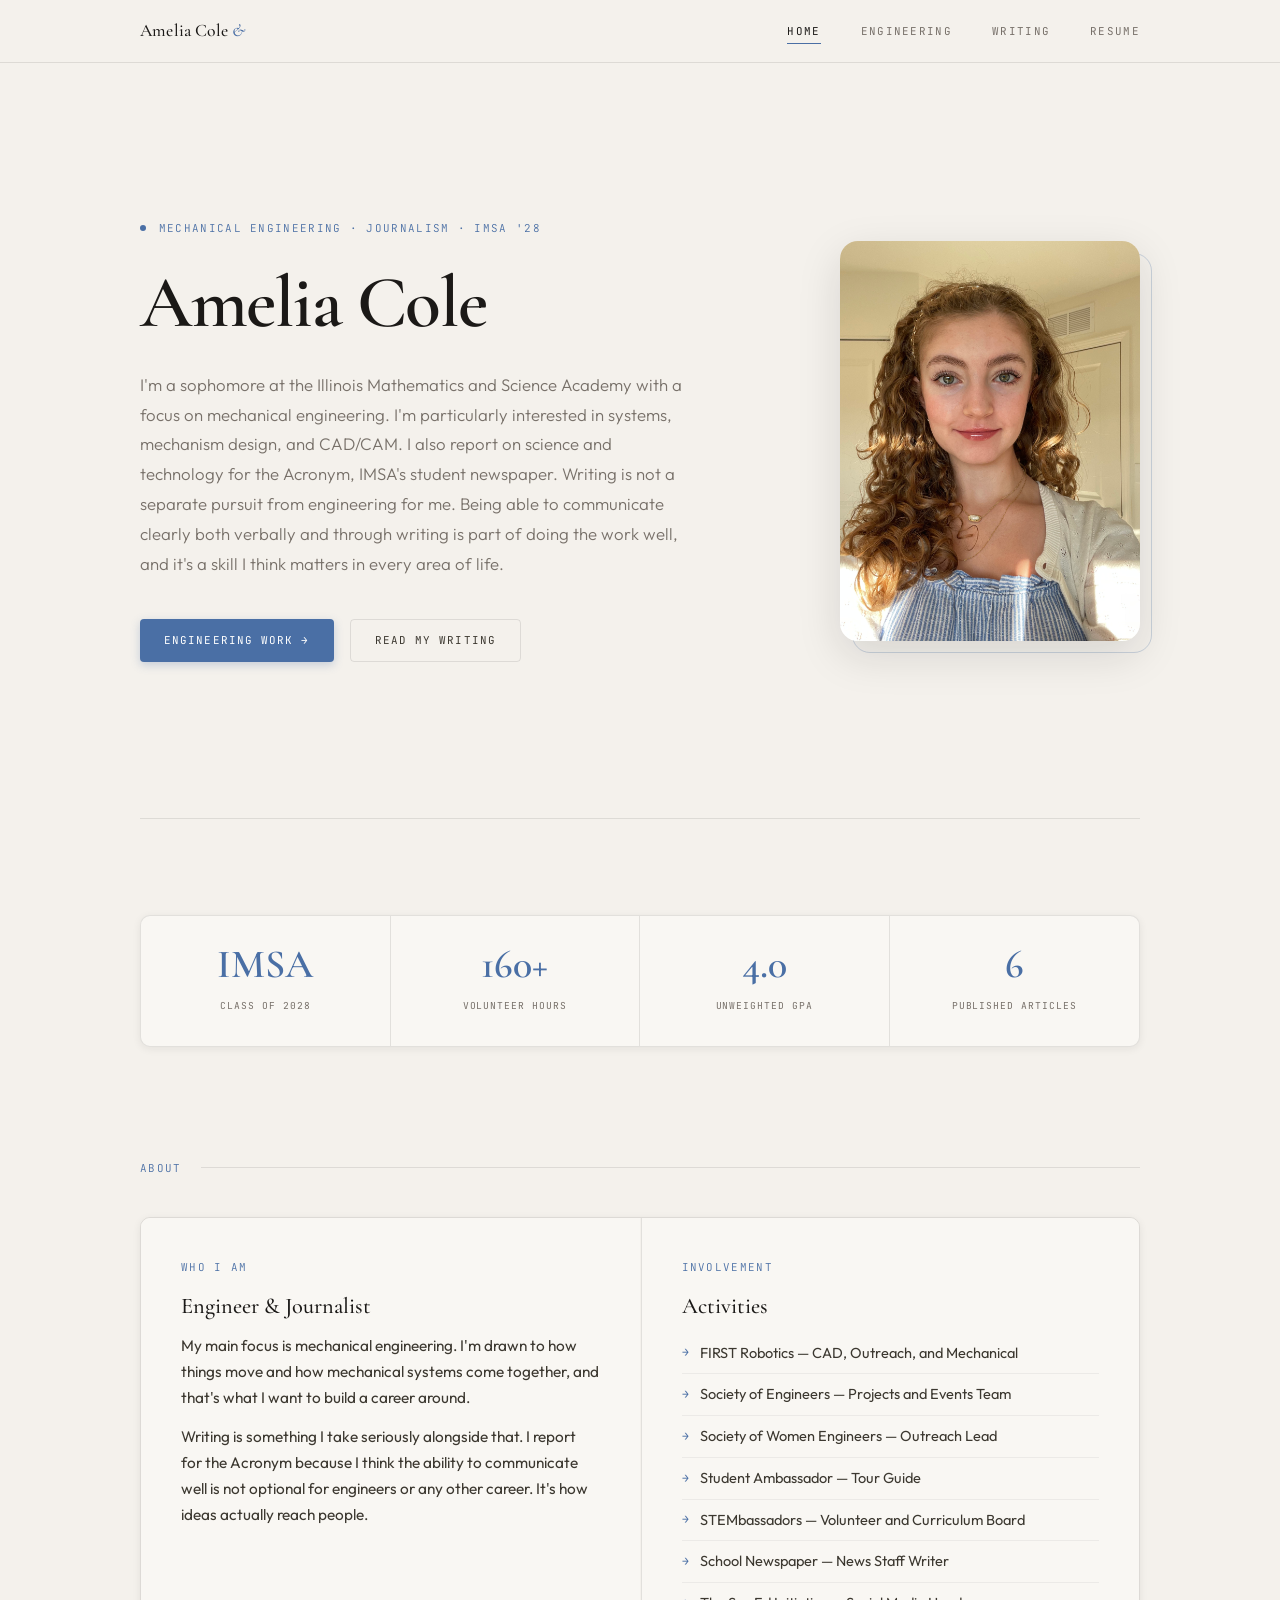
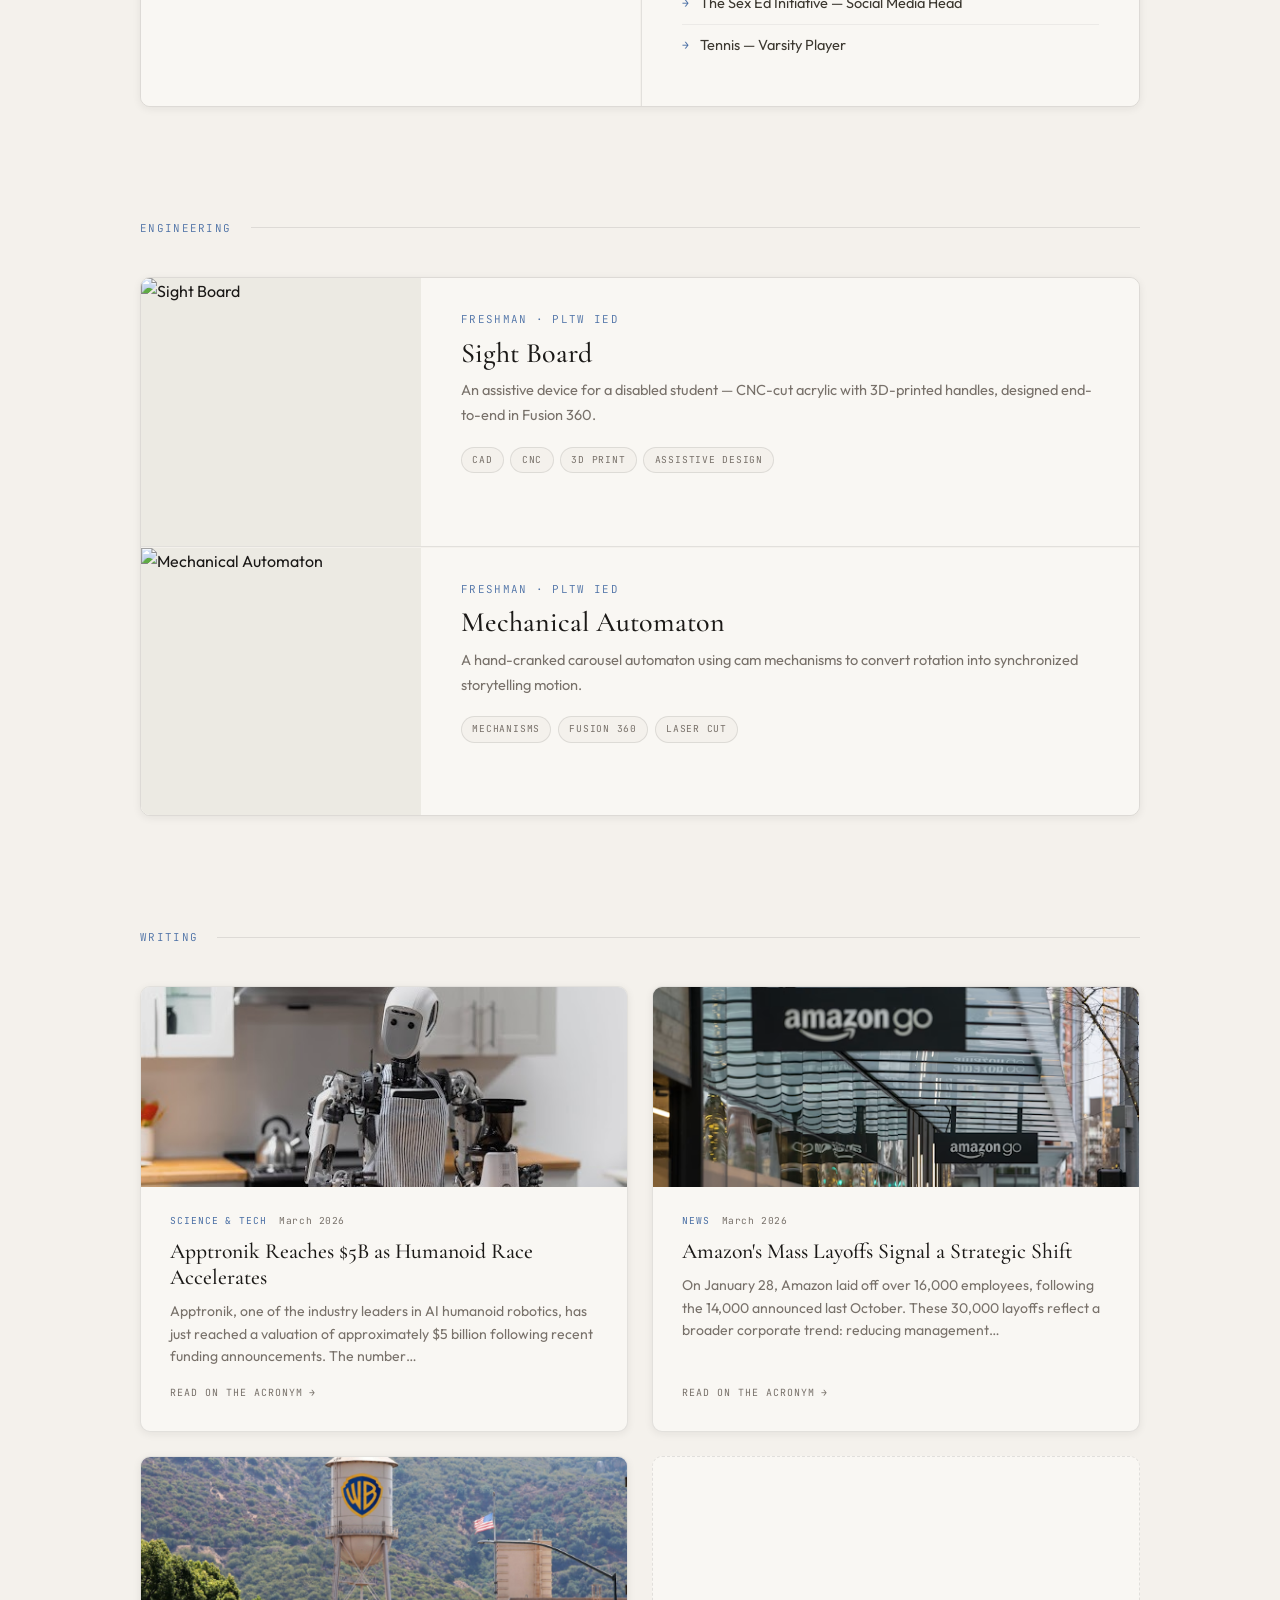
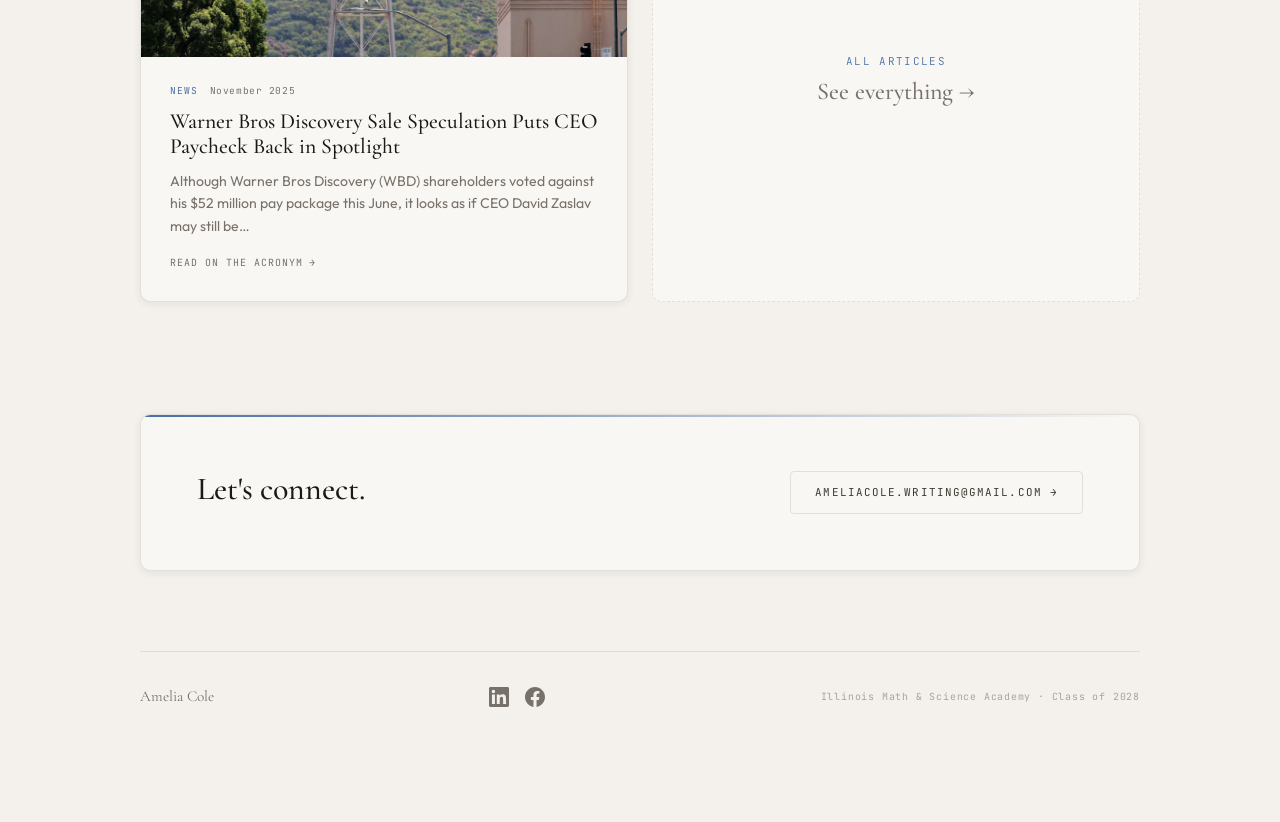
==== index.html @ 40aa1e26 "initial commit" ====
<!DOCTYPE html>
<html lang="en">
<head>
  <meta charset="UTF-8">
  <meta name="viewport" content="width=device-width, initial-scale=1.0">
  <title>Amelia Cole</title>
  <link rel="stylesheet" href="style.css">
  <link rel="icon" type="image/svg+xml" href="favicon.ico">
  <!-- Open Graph / Link Preview -->
  <meta property="og:type" content="website">
  <meta property="og:url" content="https://ameliacole.netlify.app/index.html">
  <meta property="og:title" content="Amelia Cole">
  <meta property="og:description" content="Mechanical Engineer & Journalist · IMSA '28">
  <meta property="og:image" content="https://ameliacole.netlify.app/og-preview.jpeg">
  <meta property="og:image:width" content="1200">
  <meta property="og:image:height" content="630">
  <meta name="twitter:card" content="summary_large_image">
  <meta name="twitter:image" content="https://ameliacole.netlify.app/og-preview.jpeg">
</head>
<body>

  <nav>
    <div class="nav-inner">
      <a href="index.html" class="nav-logo">Amelia Cole <em>&</em></a>
      <button class="nav-hamburger" id="navHamburger" aria-label="Toggle navigation" aria-expanded="false"><span></span><span></span><span></span></button>
      <div class="nav-links">
        <a href="index.html" class="active">Home</a>
        <a href="projects.html">Engineering</a>
        <a href="writing.html">Writing</a>
        <a href="resume.html">Resume</a>
      </div>
    </div>
  </nav>

  <main>

    <!-- Hero -->
    <div class="hero">
      <div class="hero-text">
        <div class="hero-eyebrow fade-up d1">
          <span class="dot"></span>
          <span class="mono">Mechanical Engineering · Journalism · IMSA '28</span>
        </div>
        <h1 class="fade-up d2">Amelia Cole</h1>
        <p class="hero-bio fade-up d3">
          I'm a sophomore at the Illinois Mathematics and Science Academy with a focus on
          mechanical engineering. I'm particularly interested in systems, mechanism design, and CAD/CAM. I also report on science and technology
          for the Acronym, IMSA's student newspaper. Writing is not a separate pursuit from
          engineering for me. Being able to communicate clearly both verbally and through writing is part of doing the work well,
          and it's a skill I think matters in every area of life.
        </p>
        <div class="hero-ctas fade-up d4">
          <a href="projects.html" class="btn btn-slate">Engineering Work →</a>
          <a href="writing.html" class="btn btn-ghost">Read My Writing</a>
        </div>
      </div>
      <div class="hero-photo-wrap fade-up d3">
        <img src="mephoto.jpeg" alt="Amelia Cole" class="profile-photo">
      </div>
    </div>

    <!-- Ribbon -->
    <div class="ribbon fade-up">
      <div class="ribbon-item">
        <span class="ribbon-num">IMSA</span>
        <span class="ribbon-label">Class of 2028</span>
      </div>
      <div class="ribbon-item">
        <span class="ribbon-num">160+</span>
        <span class="ribbon-label">Volunteer Hours</span>
      </div>
      <div class="ribbon-item">
        <span class="ribbon-num">4.0</span>
        <span class="ribbon-label">Unweighted GPA</span>
      </div>
      <div class="ribbon-item">
        <span class="ribbon-num">6</span>
        <span class="ribbon-label">Published Articles</span>
      </div>
    </div>

    <!-- About -->
    <div class="section-label fade-up">
      <span class="mono">About</span>
    </div>

    <div class="about-split fade-up">
      <div class="about-pane">
        <span class="mono">Who I am</span>
        <h3>Engineer & Journalist</h3>
        <p>
          My main focus is mechanical engineering. I'm drawn to how things move and how
          mechanical systems come together, and that's what I want to build a career around.
        </p>
        <p>
          Writing is something I take seriously alongside that. I report for the Acronym
          because I think the ability to communicate well is not optional for engineers or
          any other career. It's how ideas actually reach people.
        </p>
      </div>
      <div class="about-pane">
        <span class="mono">Involvement</span>
        <h3>Activities</h3>
        <ul class="about-list">
          <li>FIRST Robotics — CAD, Outreach, and Mechanical</li>
          <li>Society of Engineers — Projects and Events Team</li>
          <li>Society of Women Engineers — Outreach Lead</li>
          <li>Student Ambassador — Tour Guide</li>
          <li>STEMbassadors — Volunteer and Curriculum Board</li>
          <li>School Newspaper — News Staff Writer</li>
		  <li>The Sex Ed Initiative — Social Media Head</li>
		  <li>Tennis — Varsity Player</li>
        </ul>
      </div>
    </div>

    <!-- Featured Engineering -->
    <div class="section-label fade-up">
      <span class="mono">Engineering</span>
    </div>

    <div class="projects-stack fade-up">
      <a href="projects.html?panel=sightBoardPanel" class="project-row" id="sightBoardHome">
        <div class="project-row-img">
          <img src="Sightboardcoverphoto.jpg" alt="Sight Board">
        </div>
        <div class="project-row-body">
          <span class="mono">Freshman · PLTW IED</span>
          <h3>Sight Board</h3>
          <p>An assistive device for a disabled student — CNC-cut acrylic with 3D-printed handles, designed end-to-end in Fusion 360.</p>
          <div class="project-tags">
            <span class="tag">CAD</span>
            <span class="tag">CNC</span>
            <span class="tag">3D Print</span>
            <span class="tag">Assistive Design</span>
          </div>
          <span class="project-cta">See My Process →</span>
        </div>
      </a>

      <a href="projects.html?panel=automatonPanel" class="project-row" id="automatonHome">
        <div class="project-row-img">
          <img src="AutomatonPrototype2.gif" alt="Mechanical Automaton">
        </div>
        <div class="project-row-body">
          <span class="mono">Freshman · PLTW IED</span>
          <h3>Mechanical Automaton</h3>
          <p>A hand-cranked carousel automaton using cam mechanisms to convert rotation into synchronized storytelling motion.</p>
          <div class="project-tags">
            <span class="tag">Mechanisms</span>
            <span class="tag">Fusion 360</span>
            <span class="tag">Laser Cut</span>
          </div>
          <span class="project-cta">See My Process →</span>
        </div>
      </a>
    </div>

    <!-- Featured Writing -->
    <div class="section-label fade-up">
      <span class="mono">Writing</span>
    </div>

    <div class="writing-grid fade-up">

      <a class="article-card" href="https://sites.imsa.edu/acronym/2026/03/04/apptronik-reaches-5b-as-humanoid-race-accelerates/" data-cat="science" target="_blank" rel="noopener">
        <div class="article-img-wrap">
          <img class="article-img" src="Apptronik5BArticleCover.jpg" alt="Apptronik's Humanoid Robot Working in a Kitchen">
          <!-- If you don't have a photo delete the IMG above and uncomment this snippet:
          <div class="article-img-placeholder"><span>Science &amp; Tech</span></div>
          -->
        </div>
        <div class="article-body">
          <div class="article-meta">
            <span class="article-cat">Science &amp; Tech</span>
            <span class="article-date">March 2026</span>
          </div>
          <h3>Apptronik Reaches $5B as Humanoid Race Accelerates</h3>
          <p class="article-desc">Apptronik, one of the industry leaders in AI humanoid robotics, has just reached a valuation of approximately $5 billion following recent funding announcements. The number…</p>
          <span class="article-read">Read on The Acronym <span class="article-read-arrow">→</span></span>
        </div>
      </a>

      <!-- Article 2 -->
      <a class="article-card" href="https://sites.imsa.edu/acronym/2026/03/04/amazons-mass-layoffs-signal-a-strategic-shift/" data-cat="news" target="_blank" rel="noopener">
        <div class="article-img-wrap">
          <img class="article-img" src="AmazonMassLayoffsArticleCover.png" alt="Amazon Go Storefront">
        </div>
        <div class="article-body">
          <div class="article-meta">
            <span class="article-cat">News</span>
            <span class="article-date">March 2026</span>
          </div>
          <h3>Amazon's Mass Layoffs Signal a Strategic Shift</h3>
          <p class="article-desc">On January 28, Amazon laid off over 16,000 employees, following the 14,000 announced last October. These 30,000 layoffs reflect a broader corporate trend: reducing management…</p>
          <span class="article-read">Read on The Acronym <span class="article-read-arrow">→</span></span>
        </div>
      </a>

      <!-- Article 3 -->
      <a class="article-card" href="https://sites.imsa.edu/acronym/2025/11/14/warner-bros-discovery-sale-speculation-puts-ceo-paycheck-back-in-spotlight/" data-cat="news" target="_blank" rel="noopener">
        <div class="article-img-wrap">
          <img class="article-img" src="WarnerBrosArticleCover.png" alt="The iconic water tower at the Warner Bros. Studio Lot in Burbank, California">
        </div>
        <div class="article-body">
          <div class="article-meta">
            <span class="article-cat">News</span>
            <span class="article-date">November 2025</span>
          </div>
          <h3>Warner Bros Discovery Sale Speculation Puts CEO Paycheck Back in Spotlight</h3>
          <p class="article-desc">Although Warner Bros Discovery (WBD) shareholders voted against his $52 million pay package this June, it looks as if CEO David Zaslav may still be…</p>
          <span class="article-read">Read on The Acronym <span class="article-read-arrow">→</span></span>
        </div>
      </a>

      <!-- See all -->
      <a class="article-card-more" href="writing.html">
        <span class="mono">All Articles</span>
        <h3>See everything →</h3>
      </a>

    </div>

    <!-- Contact -->
    <div class="contact-strip fade-up">
      <div>
        <h3>Let's connect.</h3>
      </div>
      <a href="https://mail.google.com/mail/?view=cm&to=ameliacole.writing@gmail.com"
         target="_blank" class="btn btn-ghost">
        ameliacole.writing@gmail.com →
      </a>
    </div>

        <div class="footer">
      <span class="footer-name">Amelia Cole</span>
      <div class="footer-social">
        <a href="https://www.linkedin.com/in/amelia-cole-imsa-engineering" target="_blank" rel="noopener" aria-label="LinkedIn">
          <svg xmlns="http://www.w3.org/2000/svg" width="20" height="20" viewBox="0 0 24 24" fill="currentColor"><path d="M20.447 20.452h-3.554v-5.569c0-1.328-.027-3.037-1.852-3.037-1.853 0-2.136 1.445-2.136 2.939v5.667H9.351V9h3.414v1.561h.046c.477-.9 1.637-1.85 3.37-1.85 3.601 0 4.267 2.37 4.267 5.455v6.286zM5.337 7.433a2.062 2.062 0 0 1-2.063-2.065 2.064 2.064 0 1 1 2.063 2.065zm1.782 13.019H3.555V9h3.564v11.452zM22.225 0H1.771C.792 0 0 .774 0 1.729v20.542C0 23.227.792 24 1.771 24h20.451C23.2 24 24 23.227 24 22.271V1.729C24 .774 23.2 0 22.222 0h.003z"/></svg>
        </a>
        <a href="https://www.facebook.com/share/173MSqfL4a/?mibextid=wwXIfr" target="_blank" rel="noopener" aria-label="Facebook">
          <svg xmlns="http://www.w3.org/2000/svg" width="20" height="20" viewBox="0 0 24 24" fill="currentColor"><path d="M24 12.073c0-6.627-5.373-12-12-12s-12 5.373-12 12c0 5.99 4.388 10.954 10.125 11.854v-8.385H7.078v-3.47h3.047V9.43c0-3.007 1.792-4.669 4.533-4.669 1.312 0 2.686.235 2.686.235v2.953H15.83c-1.491 0-1.956.925-1.956 1.874v2.25h3.328l-.532 3.47h-2.796v8.385C19.612 23.027 24 18.062 24 12.073z"/></svg>
        </a>
      </div>
      <span class="footer-meta">Illinois Math &amp; Science Academy · Class of 2028</span>
    </div>

  </main>

  <script>
    (function(){
      var btn = document.getElementById("navHamburger");
      var links = document.querySelector(".nav-links");
      if (!btn || !links) return;
      btn.addEventListener("click", function(){
        var open = links.classList.toggle("open");
        btn.classList.toggle("open", open);
        btn.setAttribute("aria-expanded", String(open));
      });
      links.querySelectorAll("a").forEach(function(a){
        a.addEventListener("click", function(){
          links.classList.remove("open");
          btn.classList.remove("open");
          btn.setAttribute("aria-expanded", "false");
        });
      });
    })();
  </script>
</body>
</html>
---- style.css ----
/* ============================================================
   Amelia Cole — Personal Site
   Fonts: Cormorant Garamond (display) + Outfit (body) + JetBrains Mono (labels)
   ============================================================ */

@import url('https://fonts.googleapis.com/css2?family=Cormorant+Garamond:ital,wght@0,300;0,400;0,500;0,600;0,700;1,300;1,400;1,500;1,600&family=Outfit:wght@300;400;500;600&family=JetBrains+Mono:wght@300;400&display=swap');

/*Tokens*/
:root {
  /* Backgrounds*/
  --bg:         #f4f1ec;
  --bg-card:    #f9f7f3;
  --bg-subtle:  #eceae3;
  --bg-dark:    #1e1d28;   /* nav, panels */

  /* Text*/
  --ink:        #1b1917;
  --ink-mid:    #3c3830;
  --ink-soft:   #78716a;

  /* Accent */
  --slate:      #4a6fa5;   /* primary accent */
  --slate-dark: #3a5a8a;   /* hover / pressed */
  --slate-pale: rgba(74,111,165,0.1);   /* tinted bg */
  --slate-border: rgba(74,111,165,0.25);

  /* Borders */
  --border:     rgba(27,25,23,0.1);
  --border-lt:  rgba(27,25,23,0.055);

  /* Type */
  --ff-display: 'Cormorant Garamond', Georgia, serif;
  --ff-body:    'Outfit', system-ui, sans-serif;
  --ff-mono:    'JetBrains Mono', 'Courier New', monospace;

  /* Radii */
  --r-sm: 4px;
  --r-md: 10px;
  --r-lg: 18px;

  /* Motion */
  --ease: cubic-bezier(0.4, 0, 0.2, 1);
  --t:    0.26s;

  --max-w: 1080px;
  --shadow-sm: 0 2px 8px rgba(27,25,23,0.07);
  --shadow-md: 0 6px 22px rgba(27,25,23,0.10);
  --shadow-lg: 0 14px 44px rgba(27,25,23,0.13);
}

/*Reset*/
*, *::before, *::after { box-sizing: border-box; margin: 0; padding: 0; }
html { scroll-behavior: smooth; }
body {
  font-family: var(--ff-body);
  background: var(--bg);
  color: var(--ink);
  line-height: 1.7;
  font-size: 1rem;
  font-weight: 400;
  -webkit-font-smoothing: antialiased;
}
a { text-decoration: none; color: inherit; }

/*  Type scale*/
h1,h2,h3,h4 { font-family: var(--ff-display); line-height: 1.15; color: var(--ink); }
h1 { font-size: clamp(2.8rem, 6vw, 4.6rem); font-weight: 600; }
h2 { font-size: clamp(1.6rem, 3vw, 2.3rem); font-weight: 500; }
h3 { font-size: 1.25rem; font-weight: 500; }
p  { color: var(--ink-mid); max-width: 66ch; }
strong { color: var(--ink); font-weight: 600; }

.mono {
  font-family: var(--ff-mono);
  font-size: 0.68rem;
  letter-spacing: 0.12em;
  text-transform: uppercase;
  color: var(--slate);
  font-weight: 300;
}

/*Navigation*/
nav {
  position: sticky; top: 0; z-index: 50;
  background: rgba(244,241,236,0.94);
  backdrop-filter: blur(14px);
  border-bottom: 1px solid var(--border);
}
.nav-inner {
  max-width: var(--max-w); margin: 0 auto;
  padding: 0 2.5rem; height: 62px;
  display: flex; justify-content: space-between; align-items: center;
}
.nav-logo {
  font-family: var(--ff-display);
  font-size: 1.1rem; font-weight: 500;
  color: var(--ink); letter-spacing: 0.01em;
}
.nav-logo em { font-style: italic; color: var(--slate); }
.nav-links { display: flex; align-items: center; gap: 2.5rem; }
.nav-links a {
  font-family: var(--ff-mono); font-size: 0.68rem;
  letter-spacing: 0.12em; text-transform: uppercase;
  color: var(--ink-soft); position: relative;
  transition: color var(--t) var(--ease);
}
.nav-links a::after {
  content: ''; position: absolute;
  bottom: -4px; left: 0; right: 0; height: 1.5px;
  background: var(--slate);
  transform: scaleX(0);
  transition: transform var(--t) var(--ease);
}
.nav-links a:hover, .nav-links a.active { color: var(--ink); }
.nav-links a:hover::after, .nav-links a.active::after { transform: scaleX(1); }

/*Main layout*/
main { max-width: var(--max-w); margin: 0 auto; padding: 0 2.5rem 7rem; }

.section-label {
  display: flex; align-items: center; gap: 1.2rem;
  margin-bottom: 2.5rem;
}
.section-label .mono { flex-shrink: 0; }
.section-label::after { content: ''; flex: 1; height: 1px; background: var(--border); }

/*Hero*/
.hero {
  display: grid;
  grid-template-columns: 1fr 300px;
  gap: 5rem; align-items: center;
  min-height: 84vh;
  padding: 5rem 0;
  border-bottom: 1px solid var(--border);
  margin-bottom: 6rem;
}
.hero-eyebrow {
  display: flex; align-items: center; gap: 0.8rem; margin-bottom: 1.5rem;
}
.hero-eyebrow .dot {
  width: 6px; height: 6px; border-radius: 50%;
  background: var(--slate);
  animation: pulse 2.4s ease infinite;
}
@keyframes pulse {
  0%,100% { opacity:1; transform:scale(1); }
  50%      { opacity:0.3; transform:scale(0.6); }
}
.hero h1 { margin-bottom: 1.5rem; letter-spacing: -0.02em; }
.hero h1 em { font-style: italic; color: var(--slate); }
.hero-bio {
  font-size: 1.05rem; line-height: 1.78;
  color: var(--ink-soft); margin-bottom: 2.5rem;
  max-width: 50ch; font-weight: 300;
}
.hero-ctas { display: flex; gap: 1rem; flex-wrap: wrap; }

.hero-photo-wrap { position: relative; align-self: center; }
.profile-photo {
  width: 100%; aspect-ratio: 3/4;
  object-fit: cover; object-position: center top;
  border-radius: var(--r-lg); display: block;
  box-shadow: var(--shadow-lg);
}
.hero-photo-wrap::before {
  content: ''; position: absolute;
  inset: 12px -12px -12px 12px;
  border: 1.5px solid var(--slate-border);
  border-radius: var(--r-lg);
  pointer-events: none; z-index: -1;
}

/*Buttons*/
.btn {
  display: inline-flex; align-items: center; gap: 0.5rem;
  padding: 0.72rem 1.5rem; border-radius: var(--r-sm);
  font-family: var(--ff-mono); font-size: 0.68rem;
  letter-spacing: 0.1em; text-transform: uppercase;
  font-weight: 400; cursor: pointer; border: none;
  transition: all var(--t) var(--ease);
}
.btn-slate {
  background: var(--slate); color: #fff;
  box-shadow: 0 3px 10px rgba(74,111,165,0.28);
}
.btn-slate:hover {
  background: var(--slate-dark); transform: translateY(-2px); color: #fff;
  box-shadow: 0 6px 16px rgba(74,111,165,0.32);
}
.btn-ghost {
  background: transparent; color: var(--ink-mid);
  border: 1px solid var(--border);
}
.btn-ghost:hover { border-color: var(--slate); color: var(--slate); transform: translateY(-2px); }

/* legacy alias */
.btn-gold { background: var(--slate); color: #fff; box-shadow: 0 3px 10px rgba(74,111,165,0.28); }
.btn-gold:hover { background: var(--slate-dark); transform: translateY(-2px); color: #fff; }

/*Ribbon stats*/
.ribbon {
  display: grid; grid-template-columns: repeat(4,1fr);
  border: 1px solid var(--border); border-radius: var(--r-md);
  overflow: hidden; margin-bottom: 7rem;
  background: var(--bg-card); box-shadow: var(--shadow-sm);
}
.ribbon-item {
  padding: 1.75rem 1.5rem; border-right: 1px solid var(--border);
  text-align: center; transition: background var(--t);
}
.ribbon-item:last-child { border-right: none; }
.ribbon-item:hover { background: var(--bg-subtle); }
.ribbon-num {
  font-family: var(--ff-display); font-size: 2.5rem; font-weight: 600;
  color: var(--slate); line-height: 1; display: block; margin-bottom: 0.4rem;
}
.ribbon-label {
  font-family: var(--ff-mono); font-size: 0.6rem;
  letter-spacing: 0.1em; text-transform: uppercase; color: var(--ink-soft);
}

/*About split*/
.about-split {
  display: grid; grid-template-columns: 1fr 1fr;
  gap: 1px; border: 1px solid var(--border);
  border-radius: var(--r-md); overflow: hidden;
  margin-bottom: 7rem; box-shadow: var(--shadow-sm);
}
.about-pane { padding: 2.5rem; background: var(--bg-card); transition: background var(--t); }
.about-pane:hover { background: var(--bg-subtle); }
.about-pane + .about-pane { border-left: 1px solid var(--border); }
.about-pane .mono { display: block; margin-bottom: 1rem; }
.about-pane h3 { margin-bottom: 0.9rem; font-size: 1.4rem; }
.about-pane p { font-size: 0.96rem; margin-bottom: 0.8rem; }

.about-list { list-style: none; padding: 0; }
.about-list li {
  display: flex; align-items: flex-start; gap: 0.7rem;
  padding: 0.5rem 0; border-bottom: 1px solid var(--border-lt);
  font-size: 0.91rem; color: var(--ink-mid);
}
.about-list li:last-child { border-bottom: none; }
.about-list li::before {
  content: '→'; color: var(--slate);
  font-family: var(--ff-mono); font-size: 0.72rem;
  flex-shrink: 0; margin-top: 0.15em;
}

/*Project rows*/
.projects-stack {
  display: flex; flex-direction: column; gap: 1px;
  border: 1px solid var(--border); border-radius: var(--r-md);
  overflow: hidden; margin-bottom: 7rem; box-shadow: var(--shadow-sm);
}
.project-row {
  display: grid; grid-template-columns: 280px 1fr;
  background: var(--bg-card);
  border-bottom: 1px solid var(--border);
  cursor: pointer;
  transition: background var(--t) var(--ease);
  /* reset anchor styles when used as <a> */
  color: inherit;
  text-decoration: none;
}
.project-row:last-child { border-bottom: none; }
.project-row:hover { background: var(--slate-pale); }

.project-row-img {
  overflow: hidden; min-height: 210px;
  background: var(--bg-subtle); position: relative;
}
.project-row-img img {
  width: 100%; height: 100%; object-fit: cover; display: block;
  transition: transform 0.5s var(--ease), filter 0.35s;
  filter: saturate(0.88);
}
.project-row:hover .project-row-img img { transform: scale(1.05); filter: saturate(1.05); }

.project-row-body {
  padding: 2rem 2.5rem;
  display: flex; flex-direction: column; justify-content: center;
}
.project-row-body .mono { display: block; margin-bottom: 0.5rem; }
.project-row-body h3 {
  font-family: var(--ff-display); font-size: 1.75rem;
  font-weight: 500; margin-bottom: 0.6rem;
}
.project-row-body p { font-size: 0.91rem; color: var(--ink-soft); margin-bottom: 1.2rem; }

.project-tags { display: flex; flex-wrap: wrap; gap: 0.4rem; margin-bottom: 1.4rem; }
.tag {
  font-family: var(--ff-mono); font-size: 0.6rem;
  letter-spacing: 0.08em; text-transform: uppercase;
  padding: 0.25rem 0.65rem; border: 1px solid var(--border);
  border-radius: 100px; color: var(--ink-soft); background: var(--bg);
}

.project-cta {
  font-family: var(--ff-mono); font-size: 0.65rem;
  letter-spacing: 0.1em; text-transform: uppercase;
  color: var(--slate);
  opacity: 0; transform: translateX(-6px);
  transition: opacity var(--t), transform var(--t);
}
.project-row:hover .project-cta { opacity: 1; transform: translateX(0); }

/*Writing grid with image slots*/
.writing-grid {
  display: grid; grid-template-columns: 1fr 1fr;
  gap: 1.5rem; margin-bottom: 7rem;
}

.article-card {
  background: var(--bg-card);
  border: 1px solid var(--border);
  border-radius: var(--r-md);
  overflow: hidden;
  display: flex; flex-direction: column;
  transition: box-shadow var(--t), transform var(--t), border-color var(--t);
  box-shadow: var(--shadow-sm);
}
.article-card:hover {
  box-shadow: var(--shadow-md);
  transform: translateY(-3px);
  border-color: var(--slate-border);
}

.article-img-wrap {
  overflow: hidden; flex-shrink: 0; position: relative;
  height: 200px; background: var(--bg-subtle);
}
.article-img {
  width: 100%; height: 100%;
  object-fit: cover; display: block;
  transition: transform 0.5s var(--ease), filter 0.35s;
  filter: saturate(0.82);
}
.article-card:hover .article-img { transform: scale(1.04); filter: saturate(1.05); }

/* placeholder when no image */
.article-img-placeholder {
  width: 100%; height: 100%;
  background: linear-gradient(135deg, var(--bg-subtle) 0%, var(--bg) 55%, var(--slate-pale) 100%);
  display: flex; align-items: center; justify-content: center;
}
.article-img-placeholder span {
  font-family: var(--ff-mono); font-size: 0.58rem;
  letter-spacing: 0.14em; text-transform: uppercase;
  color: var(--ink-soft); opacity: 0.5;
}

.article-body {
  padding: 1.6rem 1.8rem 1.8rem;
  display: flex; flex-direction: column; gap: 0.6rem; flex: 1;
}

.article-meta { display: flex; align-items: center; gap: 0.75rem; flex-wrap: wrap; }
.article-cat {
  font-family: var(--ff-mono); font-size: 0.6rem;
  letter-spacing: 0.1em; text-transform: uppercase; color: var(--slate);
}
.article-date {
  font-family: var(--ff-mono); font-size: 0.6rem;
  letter-spacing: 0.06em; color: var(--ink-soft);
}

.article-card h3 {
  font-family: var(--ff-display); font-size: 1.35rem; font-weight: 500;
  color: var(--ink); line-height: 1.2; transition: color var(--t);
}
.article-card:hover h3 { color: var(--slate); }

.article-desc { font-size: 0.88rem; color: var(--ink-soft); line-height: 1.6; max-width: none; }

.article-read {
  font-family: var(--ff-mono); font-size: 0.62rem;
  letter-spacing: 0.1em; text-transform: uppercase;
  color: var(--ink-soft); margin-top: auto; padding-top: 0.5rem;
  display: inline-flex; align-items: center; gap: 0.4rem;
  transition: color var(--t);
}
.article-card:hover .article-read { color: var(--slate); }
.article-read-arrow { transition: transform var(--t); display: inline-block; }
.article-card:hover .article-read-arrow { transform: translateX(4px); }

/* See all card */
.article-card-more {
  background: var(--bg-card);
  border: 1px dashed var(--border);
  border-radius: var(--r-md);
  display: flex; flex-direction: column;
  align-items: center; justify-content: center;
  min-height: 200px; text-align: center; padding: 2rem;
  transition: border-color var(--t), background var(--t);
}
.article-card-more:hover { border-color: var(--slate); background: var(--slate-pale); }
.article-card-more h3 {
  font-size: 1.5rem; color: var(--ink-soft); margin-top: 0.5rem;
  transition: color var(--t);
}
.article-card-more:hover h3 { color: var(--slate); }

/*Page header*/
.page-header {
  padding: 5rem 0 3.5rem;
  border-bottom: 1px solid var(--border); margin-bottom: 4rem;
}
.page-header .mono { display: block; margin-bottom: 0.8rem; }
.page-header h1 { margin-bottom: 0.8rem; }
.page-header p {
  font-size: 1.05rem; font-weight: 300;
  color: var(--ink-soft); margin-bottom: 2rem;
}
.page-header-actions { display: flex; align-items: center; gap: 1.5rem; flex-wrap: wrap; }
.page-header-email {
  font-family: var(--ff-mono); font-size: 0.72rem;
  letter-spacing: 0.05em; color: var(--ink-soft); transition: color var(--t);
}
.page-header-email:hover { color: var(--slate); }

/*Resume blocks*/
.resume-block {
  border: 1px solid var(--border); border-radius: var(--r-md);
  overflow: hidden; margin-bottom: 1.25rem;
  background: var(--bg-card); box-shadow: var(--shadow-sm);
  opacity: 0; transform: translateY(16px);
  transition: opacity 0.5s ease, transform 0.5s ease;
}
.resume-block.animate { opacity: 1; transform: translateY(0); }
.resume-block-head {
  padding: 1.1rem 2rem;
  border-bottom: 1px solid var(--border); background: var(--bg-subtle);
}
.resume-block-body { padding: 1.5rem 2rem 2rem; }
.resume-block-body p,
.resume-block-body li { font-size: 0.92rem; color: var(--ink-mid); line-height: 1.7; }
.resume-block-body ul { list-style: none; padding: 0; }
.resume-block-body ul li {
  display: flex; align-items: flex-start; gap: 0.75rem;
  padding: 0.65rem 0; border-bottom: 1px solid var(--border-lt);
}
.resume-block-body ul li:last-child { border-bottom: none; }
.resume-block-body ul li::before {
  content: '→'; color: var(--slate);
  font-family: var(--ff-mono); font-size: 0.72rem;
  flex-shrink: 0; margin-top: 0.15em;
}

.resume-entry {
  padding: 1rem 0; border-bottom: 1px solid var(--border-lt);
  display: grid; grid-template-columns: 1fr auto;
  gap: 0.4rem 2rem; align-items: start;
}
.resume-entry:last-child { border-bottom: none; }
.resume-entry-title { font-weight: 500; color: var(--ink); font-size: 0.97rem; }
.resume-entry-sub { font-size: 0.84rem; color: var(--ink-soft); margin-top: 0.2rem; }
.resume-entry-date {
  font-family: var(--ff-mono); font-size: 0.62rem;
  letter-spacing: 0.06em; color: var(--ink-soft);
  white-space: nowrap; padding-top: 0.2rem;
}

/*Project panel*/
.panel-overlay {
  position: fixed; inset: 0;
  background: rgba(27,25,23,0.4); backdrop-filter: blur(4px);
  z-index: 199; opacity: 0; pointer-events: none;
  transition: opacity var(--t) var(--ease);
}
.panel-overlay.active { opacity: 1; pointer-events: all; }

.project-panel {
  position: fixed; left: 0; bottom: -100%;
  width: 100%; height: 90vh;
  background: var(--bg-card);
  border-top: 2px solid var(--slate);
  box-shadow: 0 -12px 40px rgba(27,25,23,0.14);
  transition: bottom 0.45s cubic-bezier(0.4,0,0.2,1);
  z-index: 200; overflow-y: auto;
}
.project-panel.open { bottom: 0; }

.panel-content {
  max-width: 760px; margin: 0 auto;
  padding: 4rem 2rem 6rem; position: relative;
}
.panel-content .mono { display: block; margin-bottom: 0.5rem; }
.panel-content h2 { font-size: 2.4rem; margin-bottom: 2rem; }
.panel-content h3 {
  font-family: var(--ff-mono); font-size: 0.65rem;
  letter-spacing: 0.14em; text-transform: uppercase;
  color: var(--slate); font-weight: 300;
  margin-top: 2.5rem; margin-bottom: 0.9rem;
  padding-bottom: 0.6rem; border-bottom: 1px solid var(--border);
}
.panel-content p { font-size: 0.94rem; color: var(--ink-mid); margin-bottom: 0.9rem; }

.close-panel {
  position: sticky; top: 1.5rem; float: right;
  width: 38px; height: 38px; border-radius: 50%;
  background: var(--bg-subtle); border: 1px solid var(--border);
  color: var(--ink-soft); font-size: 1rem;
  cursor: pointer; display: flex; align-items: center; justify-content: center;
  transition: all var(--t); z-index: 201;
}
.close-panel:hover { border-color: var(--slate); color: var(--slate); }

/*Design steps*/
.design-steps { list-style: none; padding: 0; }
.design-step {
  border: 1px solid var(--border); border-radius: var(--r-md);
  margin-bottom: 0.75rem; background: var(--bg); overflow: hidden;
}
.design-step-header {
  padding: 0.95rem 1.3rem;
  font-family: var(--ff-body); font-weight: 400; font-size: 0.92rem;
  color: var(--ink-mid);
  display: flex; justify-content: space-between; align-items: center;
  cursor: pointer; user-select: none;
  transition: background var(--t), color var(--t);
}
.design-step-header:hover { background: var(--slate-pale); color: var(--ink); }
.design-step-header::after {
  content: '+'; font-family: var(--ff-mono); font-size: 1rem;
  color: var(--slate); font-weight: 300;
}
.design-step.open .design-step-header::after { content: '−'; }
.design-step-content {
  display: none; padding: 1.2rem 1.3rem 1.5rem;
  border-top: 1px solid var(--border); background: var(--bg-card);
}
.design-step.open .design-step-content { display: block; }

.design-step-image { display: flex; justify-content: center; margin: 1.5rem 0 2rem; }
.design-step-image figure { margin: 0; text-align: center; }
.design-step-image img {
  width: 520px; max-width: 100%; height: 340px;
  object-fit: cover; object-position: center;
  border-radius: var(--r-lg); border: 1px solid var(--border);
  box-shadow: var(--shadow-md);
}
.design-step-image figcaption {
  margin-top: 0.6rem; font-family: var(--ff-mono);
  font-size: 0.68rem; letter-spacing: 0.04em;
  color: var(--ink-soft); max-width: 520px;
}

/*Table*/
table { width: 100%; border-collapse: collapse; margin: 1rem 0; font-size: 0.87rem; }
th, td { border: 1px solid var(--border); padding: 0.6rem 0.9rem; text-align: left; }
th {
  background: var(--bg-subtle); font-family: var(--ff-mono);
  font-size: 0.62rem; letter-spacing: 0.1em; text-transform: uppercase;
  color: var(--ink-soft); font-weight: 300;
}
td { color: var(--ink-mid); }

/*Contact strip*/
.contact-strip {
  border: 1px solid var(--border); border-radius: var(--r-md);
  padding: 3.5rem; display: flex; align-items: center;
  justify-content: space-between; gap: 2rem; margin-bottom: 5rem;
  background: var(--bg-card); box-shadow: var(--shadow-sm);
  position: relative; overflow: hidden;
}
.contact-strip::before {
  content: ''; position: absolute; top: 0; left: 0; right: 0; height: 2px;
  background: linear-gradient(90deg, var(--slate), transparent);
}
.contact-strip h3 { font-size: 2rem; margin-bottom: 0.4rem; }
.contact-strip p { color: var(--ink-soft); font-size: 0.9rem; max-width: 38ch; }

/*Footer*/
.footer {
  border-top: 1px solid var(--border); padding-top: 2rem;
  display: flex; justify-content: space-between; align-items: center;
  flex-wrap: wrap; gap: 1rem;
}
.footer-name { font-family: var(--ff-display); font-size: 0.95rem; color: var(--ink-soft); }
.footer-meta { font-family: var(--ff-mono); font-size: 0.62rem; letter-spacing: 0.08em; color: var(--ink-soft); opacity: 0.6; }

.footer-social {
  display: flex; align-items: center; gap: 1rem;
}
.footer-social a {
  color: var(--ink-soft);
  display: flex; align-items: center;
  transition: color var(--t) var(--ease), transform var(--t) var(--ease);
}
.footer-social a:hover {
  color: var(--slate);
  transform: translateY(-2px);
}

/*Animations*/
@keyframes fadeUp {
  from { opacity:0; transform:translateY(22px); }
  to   { opacity:1; transform:translateY(0); }
}
.fade-up { opacity:0; animation: fadeUp 0.65s var(--ease) forwards; }
.d1 { animation-delay:0.05s; }
.d2 { animation-delay:0.15s; }
.d3 { animation-delay:0.25s; }
.d4 { animation-delay:0.38s; }
.d5 { animation-delay:0.50s; }


/*Hamburger button*/
.nav-hamburger {
  display: none;
  flex-direction: column; justify-content: center; align-items: center;
  gap: 5px;
  width: 38px; height: 38px;
  background: none; border: none; cursor: pointer;
  padding: 6px; border-radius: var(--r-sm);
  transition: background var(--t);
  -webkit-tap-highlight-color: transparent;
}
.nav-hamburger:hover { background: var(--bg-subtle); }
.nav-hamburger span {
  display: block; width: 20px; height: 1.5px;
  background: var(--ink-mid); border-radius: 2px;
  transition: transform var(--t) var(--ease), opacity var(--t) var(--ease);
  transform-origin: center;
}
.nav-hamburger.open span:nth-child(1) { transform: translateY(6.5px) rotate(45deg); }
.nav-hamburger.open span:nth-child(2) { opacity: 0; transform: scaleX(0); }
.nav-hamburger.open span:nth-child(3) { transform: translateY(-6.5px) rotate(-45deg); }

@media (max-width: 640px) {
  .nav-hamburger { display: flex; }
  .nav-links {
    position: fixed; top: 62px; left: 0; right: 0;
    background: rgba(244,241,236,0.98);
    backdrop-filter: blur(14px);
    -webkit-backdrop-filter: blur(14px);
    border-bottom: 1px solid var(--border);
    flex-direction: column; align-items: flex-start;
    gap: 0; padding: 0;
    max-height: 0; overflow: hidden;
    transition: max-height 0.38s var(--ease), padding 0.3s;
    box-shadow: var(--shadow-md);
    z-index: 49;
  }
  .nav-links.open { max-height: 320px; padding: 0.5rem 0 1rem; }
  .nav-links a {
    width: 100%; padding: 0.85rem 1.5rem;
    border-bottom: 1px solid var(--border-lt);
    font-size: 0.72rem;
  }
  .nav-links a:last-child { border-bottom: none; }
  .nav-links a::after { display: none; }
}
/*Responsiveness*/
@media (max-width: 860px) {
  .hero { grid-template-columns: 1fr; gap: 3rem; min-height: auto; padding: 4rem 0 3rem; }
  .hero-photo-wrap { order: -1; max-width: 220px; margin: 0 auto; }
  .hero h1 { font-size: 3rem; }
  .ribbon { grid-template-columns: 1fr 1fr; }
  .ribbon-item:nth-child(2) { border-right: none; }
  .ribbon-item:nth-child(1),
  .ribbon-item:nth-child(2) { border-bottom: 1px solid var(--border); }
  .about-split { grid-template-columns: 1fr; }
  .about-pane + .about-pane { border-left: none; border-top: 1px solid var(--border); }
  .project-row { grid-template-columns: 1fr; }
  .project-row-img { min-height: 200px; }
  .writing-grid { grid-template-columns: 1fr; }
  .contact-strip { flex-direction: column; text-align: center; padding: 2.5rem 2rem; }
  .contact-strip p { max-width: none; }
  .footer { flex-direction: column; text-align: center; }
}
@media (max-width: 540px) {
  main { padding: 0 1.5rem 5rem; }
  .nav-inner { padding: 0 1.5rem; }
}

/* ── Mobile touch interactions ───────────────────────────────────────────── */
@media (hover: none) and (pointer: coarse) {

  .article-card {
    transition: transform 0.22s var(--ease), box-shadow 0.22s var(--ease);
    -webkit-tap-highlight-color: transparent;
  }
  .article-card:active { transform: scale(0.97); box-shadow: var(--shadow-lg); }
  .article-card .article-img { transition: transform 0.35s var(--ease); }
  .article-card:active .article-img { transform: scale(1.04); }

  .project-row {
    transition: transform 0.2s var(--ease), box-shadow 0.2s var(--ease);
    -webkit-tap-highlight-color: transparent;
  }
  .project-row:active { transform: scale(0.98); box-shadow: var(--shadow-lg); }

  .ribbon-item { -webkit-tap-highlight-color: transparent; cursor: pointer; }
  .ribbon-item:active { background: var(--slate-pale); }

  .btn { -webkit-tap-highlight-color: transparent; }
  .btn:active { transform: scale(0.95) translateY(1px); box-shadow: none; }

  .about-pane { -webkit-tap-highlight-color: transparent; }
  .about-pane:active { background: var(--slate-pale); }
}
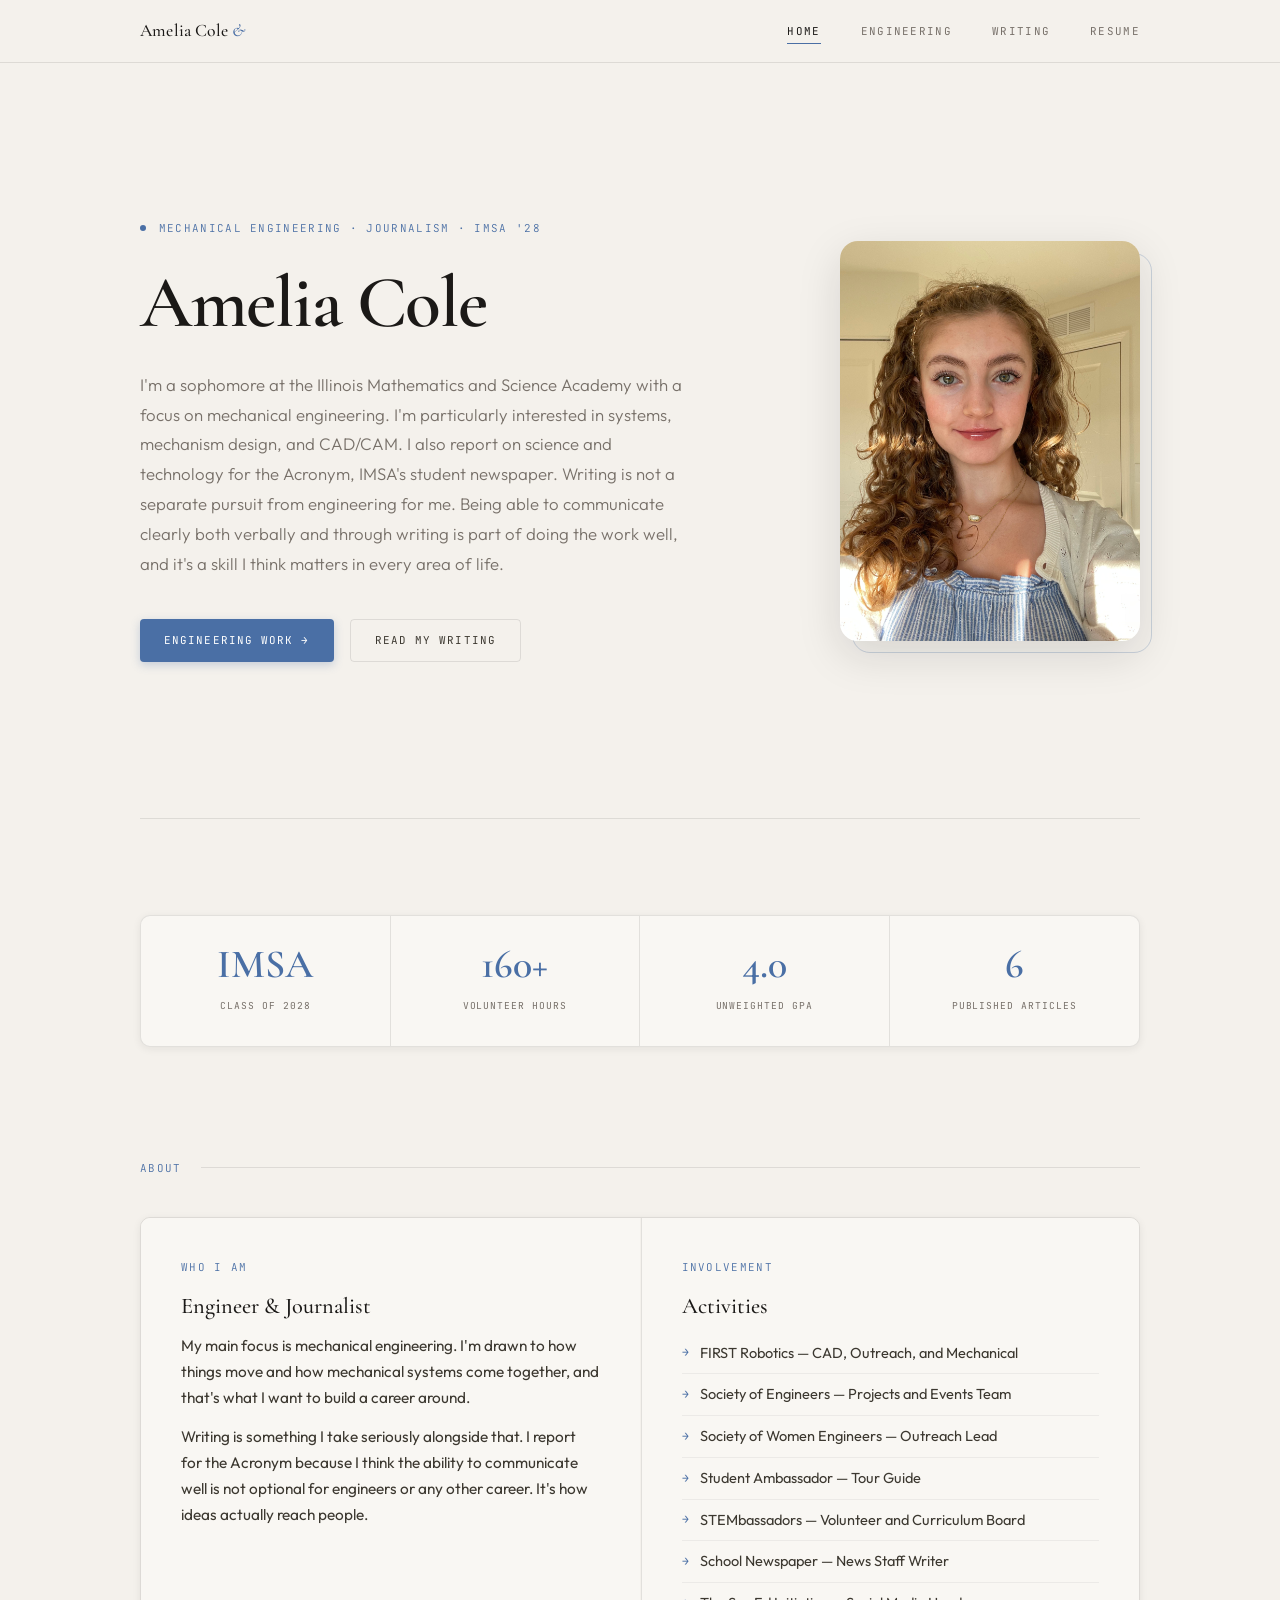
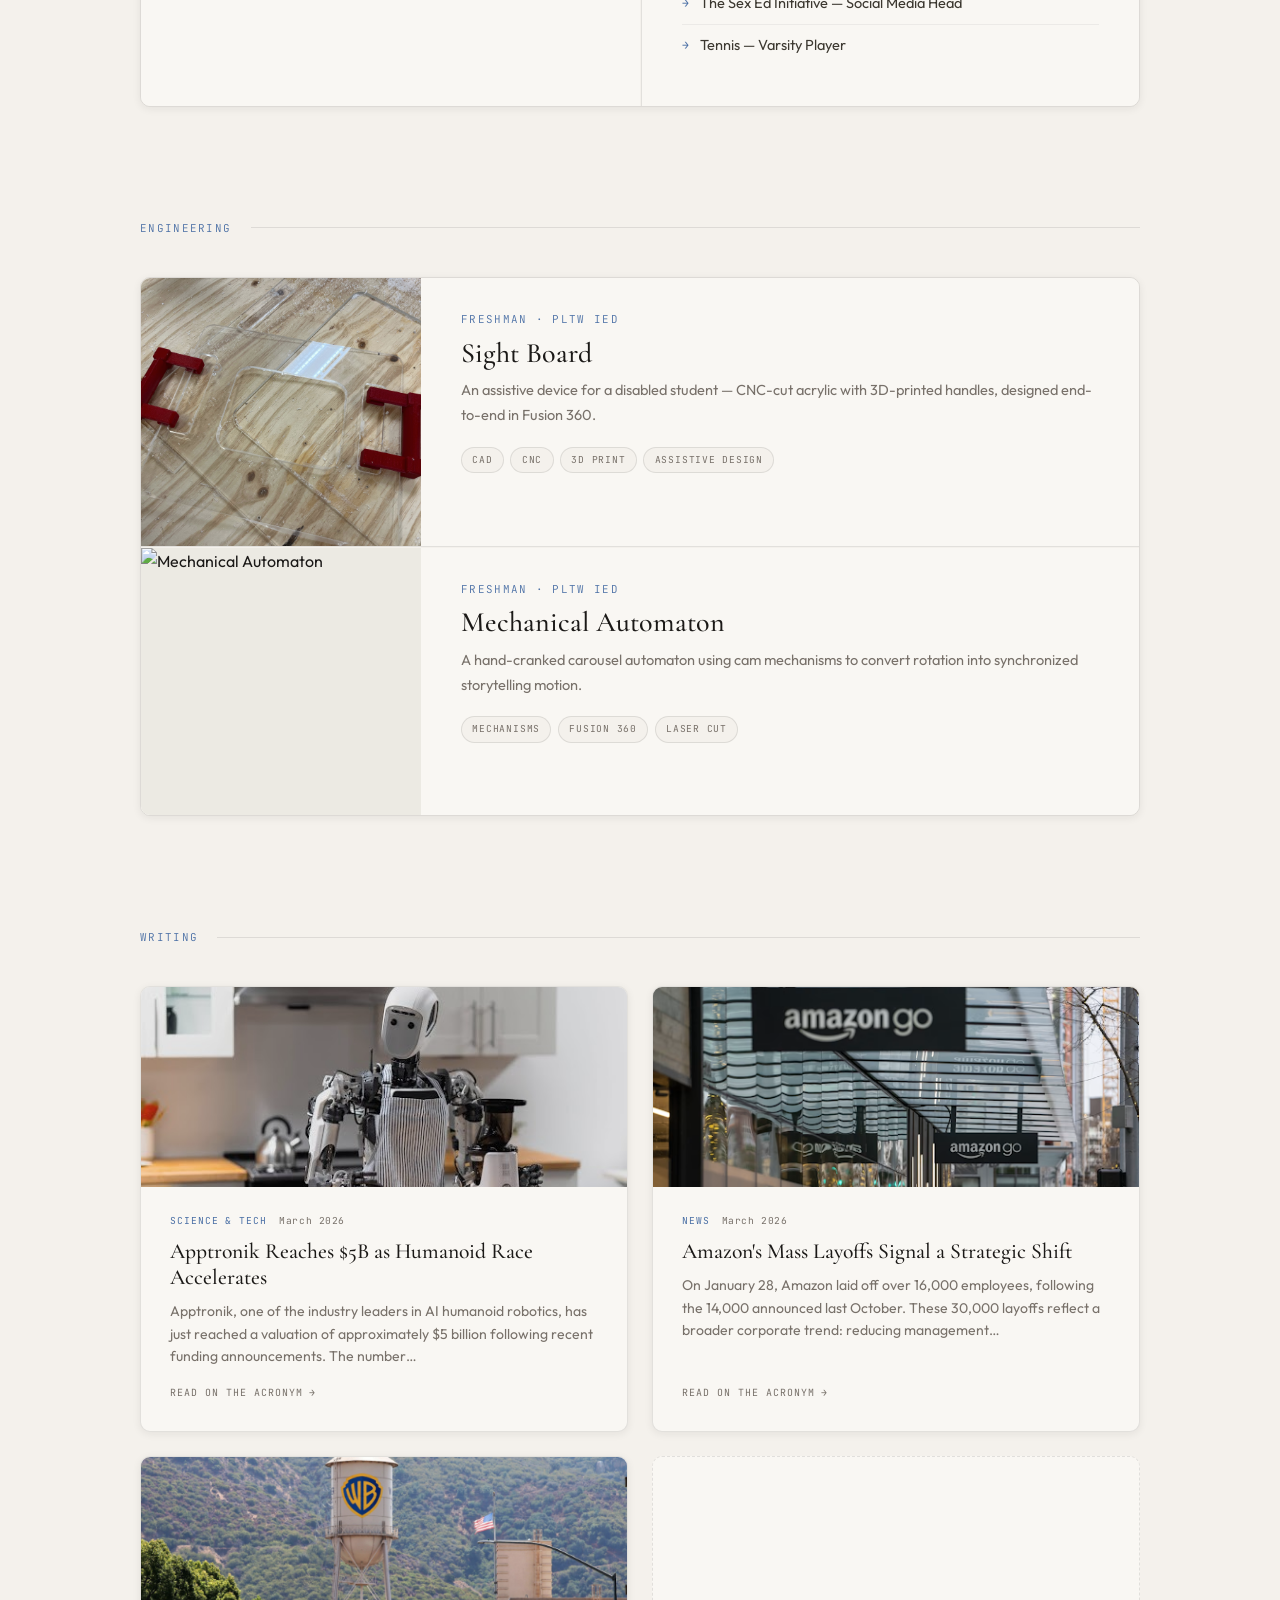
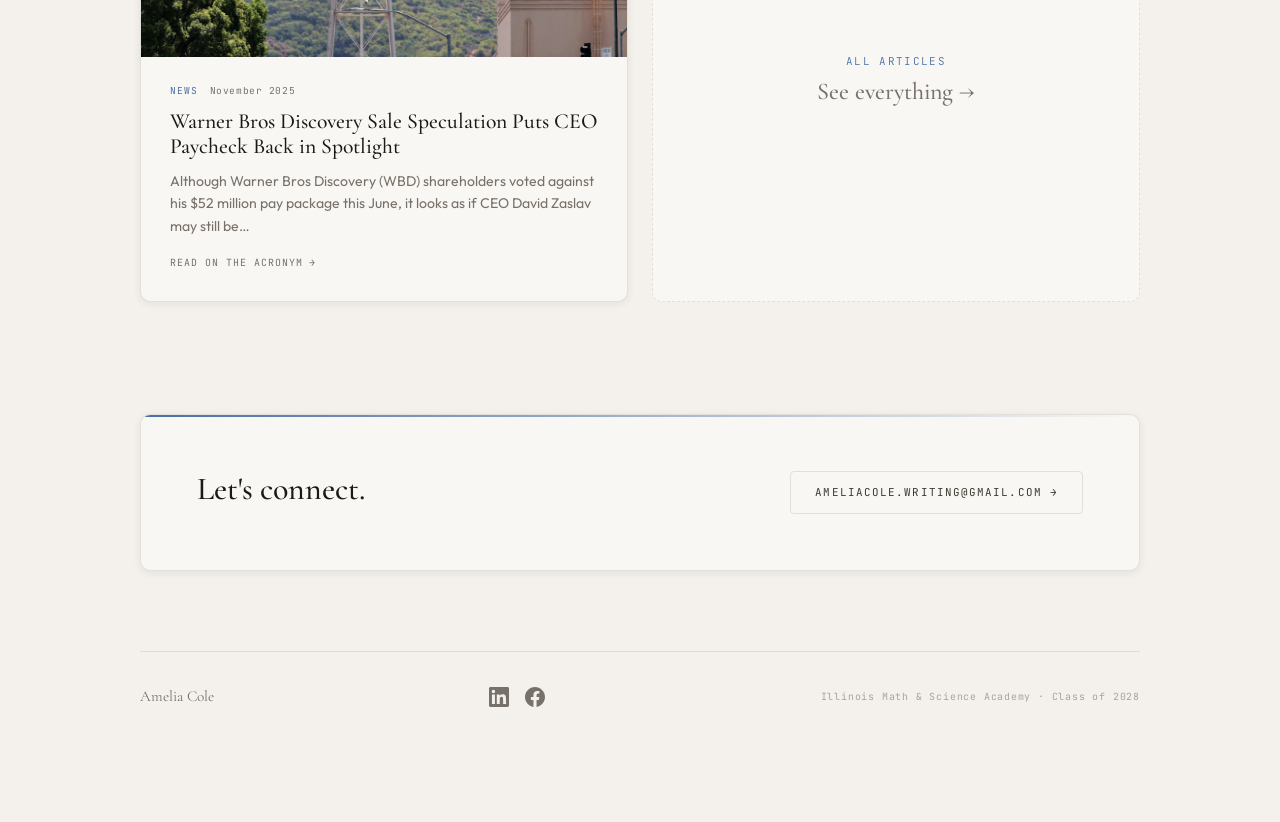
==== commit 30f8f389: "kdjfkjsdf" ====
--- a/index.html
+++ b/index.html
@@ -122,7 +122,7 @@
     <div class="projects-stack fade-up">
       <a href="projects.html?panel=sightBoardPanel" class="project-row" id="sightBoardHome">
         <div class="project-row-img">
-          <img src="Sightboardcoverphoto.jpg" alt="Sight Board">
+          <img src="Sightboardcoverphoto.JPG" alt="Sight Board">
         </div>
         <div class="project-row-body">
           <span class="mono">Freshman · PLTW IED</span>
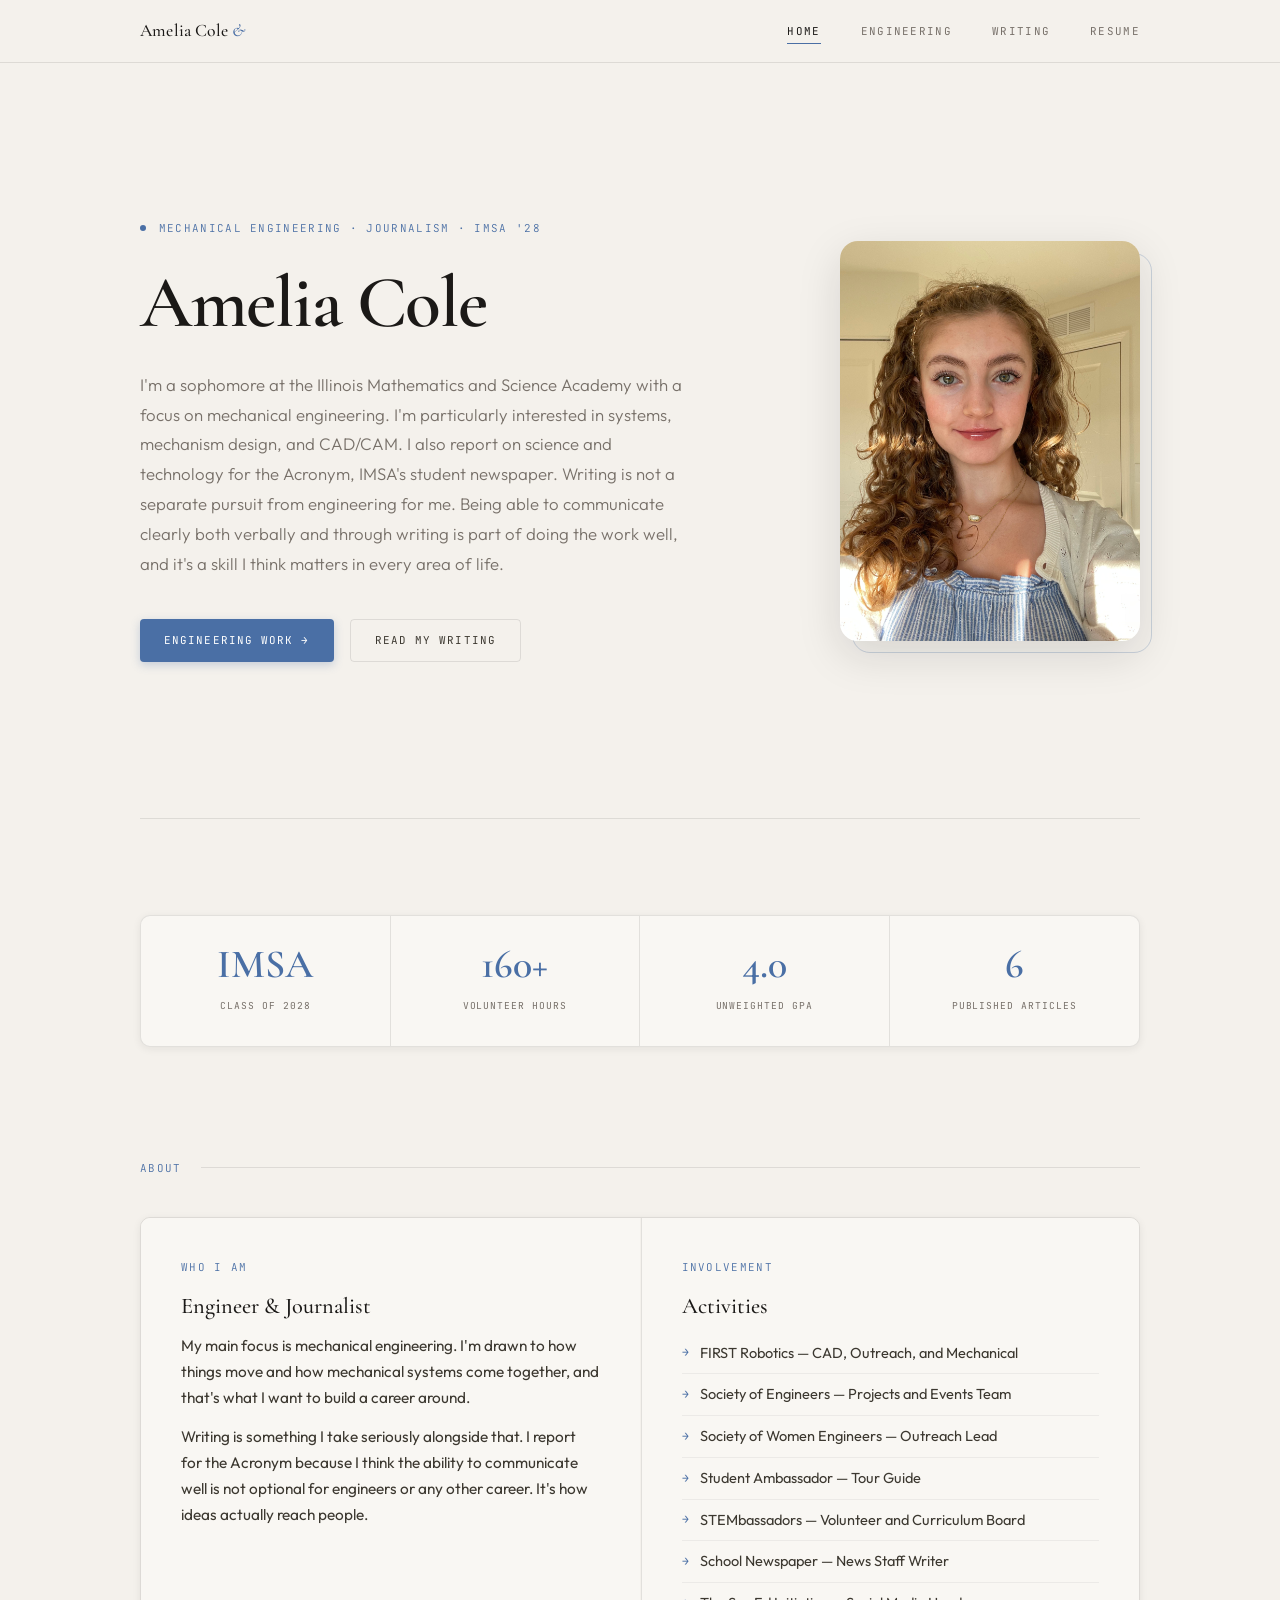
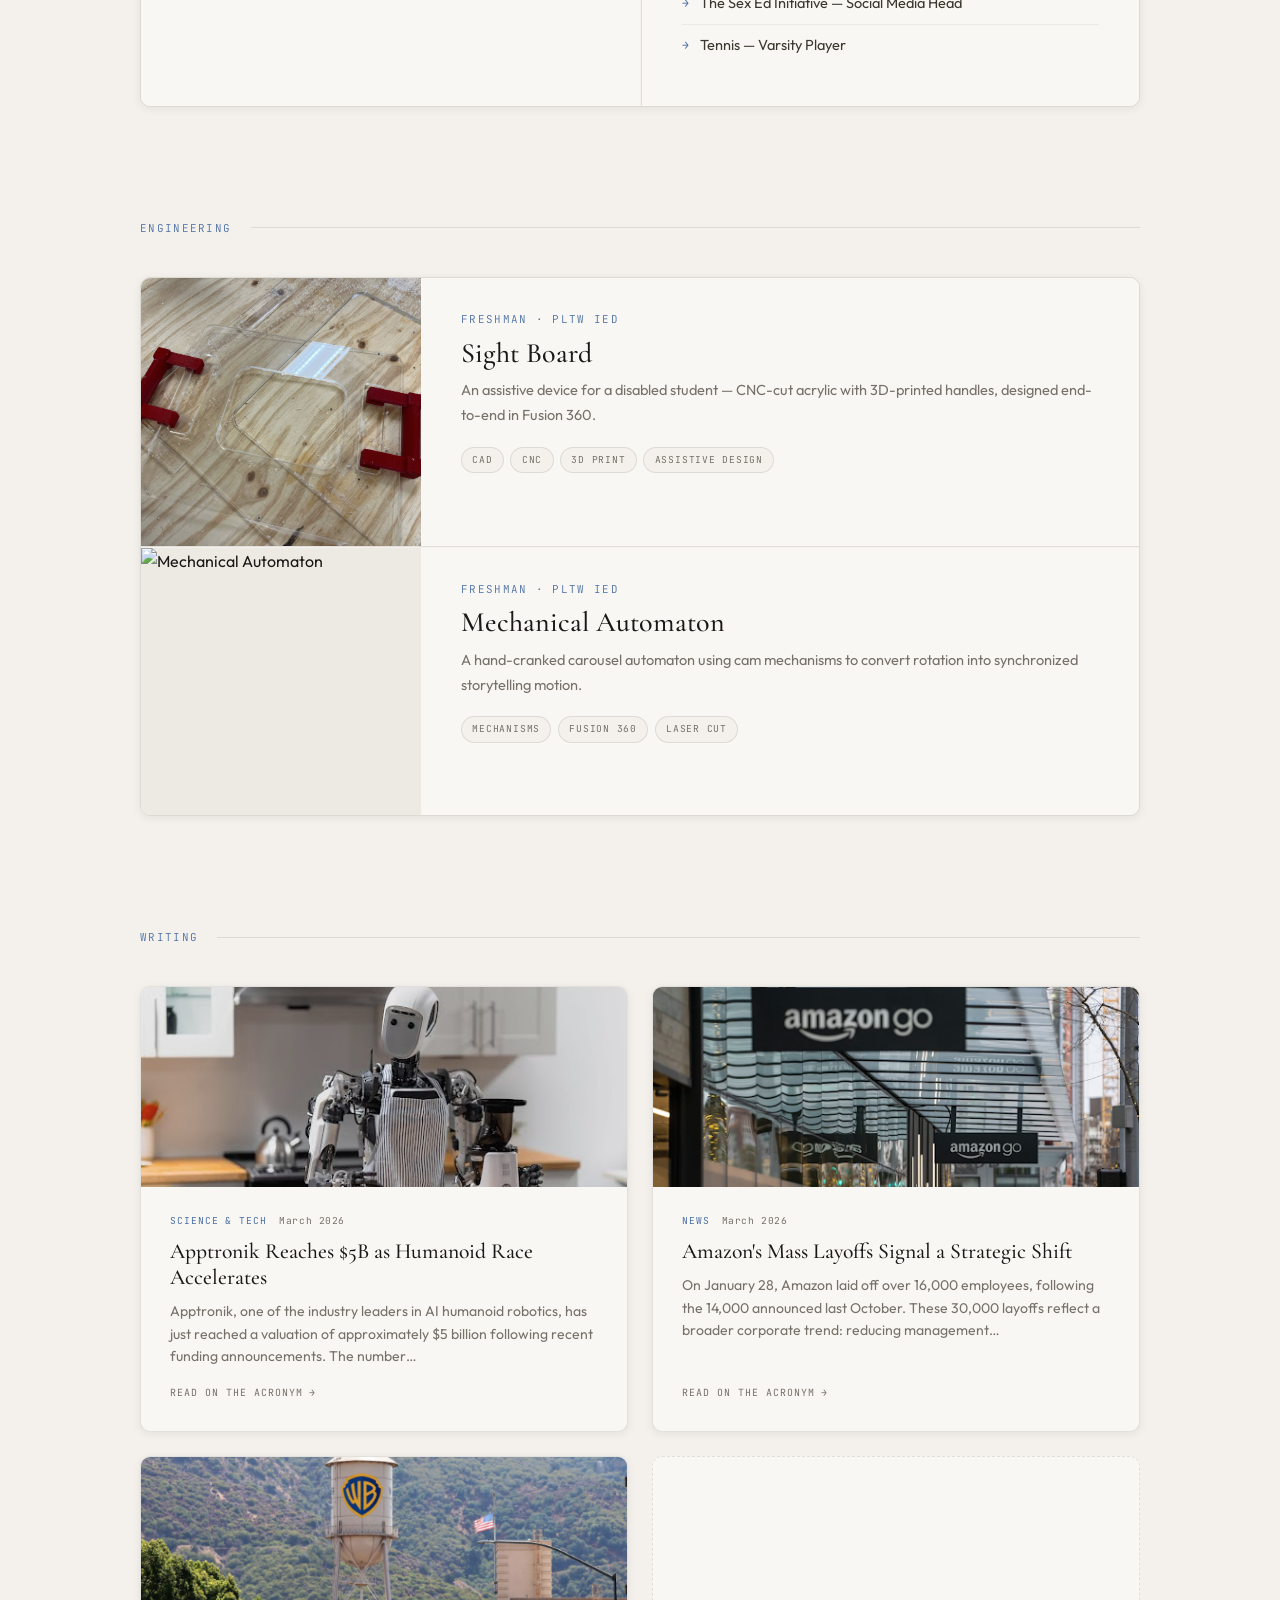
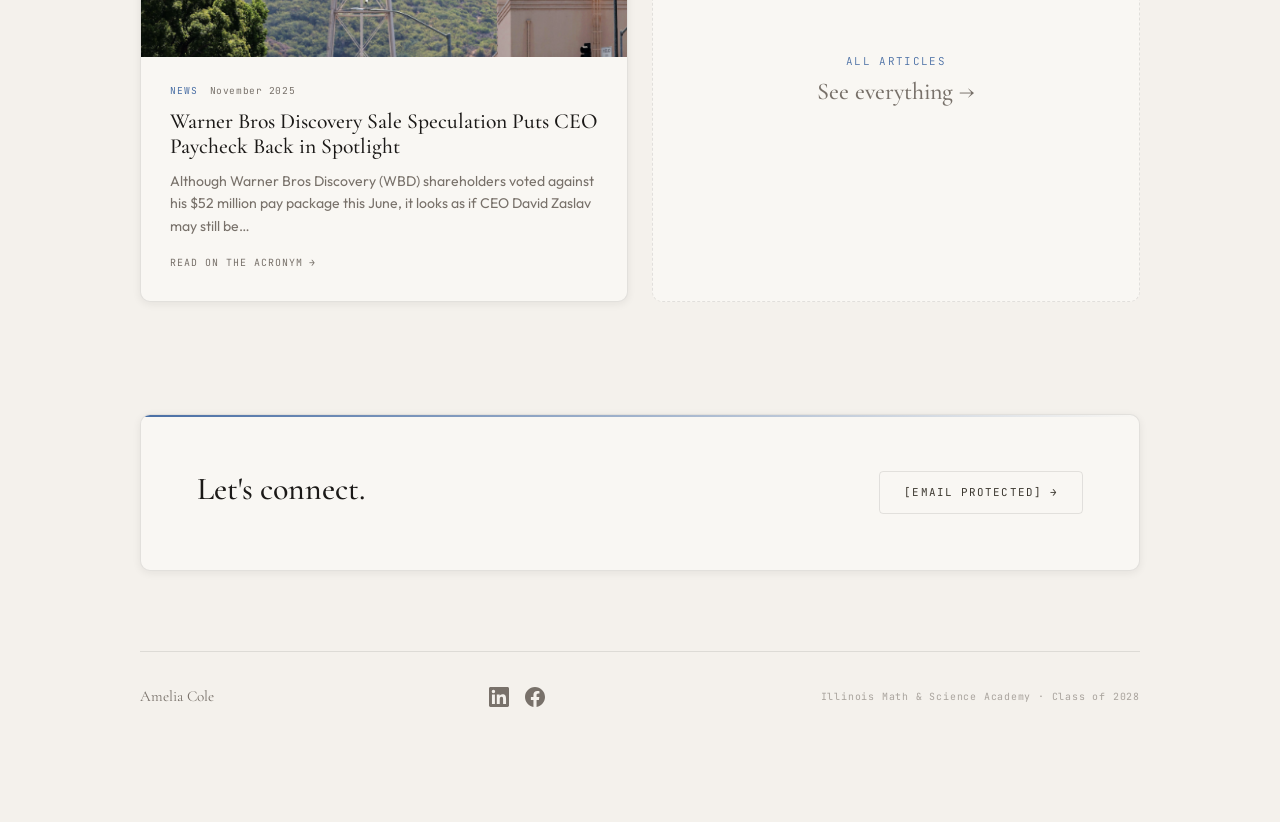
==== commit ebb0bfee: "khjjkjk" ====
--- a/index.html
+++ b/index.html
@@ -8,14 +8,14 @@
   <link rel="icon" type="image/svg+xml" href="favicon.ico">
   <!-- Open Graph / Link Preview -->
   <meta property="og:type" content="website">
-  <meta property="og:url" content="https://ameliacole.netlify.app/index.html">
+  <meta property="og:url" content="https://amelia-ha.github.io/ameliagcoleportfolio/index.html">
   <meta property="og:title" content="Amelia Cole">
   <meta property="og:description" content="Mechanical Engineer & Journalist · IMSA '28">
-  <meta property="og:image" content="https://ameliacole.netlify.app/og-preview.jpeg">
+  <meta property="og:image" content="https://amelia-ha.github.io/ameliagcoleportfolio/og-preview.jpeg">
   <meta property="og:image:width" content="1200">
   <meta property="og:image:height" content="630">
   <meta name="twitter:card" content="summary_large_image">
-  <meta name="twitter:image" content="https://ameliacole.netlify.app/og-preview.jpeg">
+  <meta name="twitter:image" content="https://amelia-ha.github.io/ameliagcoleportfolio/og-preview.jpeg">
 </head>
 <body>
 
@@ -228,7 +228,7 @@
       </div>
       <a href="https://mail.google.com/mail/?view=cm&to=ameliacole.writing@gmail.com"
          target="_blank" class="btn btn-ghost">
-        ameliacole.writing@gmail.com →
+        <span class="__cf_email__" data-cfemail="13727e767f7a72707c7f763d64617a677a7d7453747e727a7f3d707c7e">[email&#160;protected]</span> →
       </a>
     </div>
 
@@ -247,7 +247,7 @@
 
   </main>
 
-  <script>
+  <script data-cfasync="false" src="/cdn-cgi/scripts/5c5dd728/cloudflare-static/email-decode.min.js"></script><script>
     (function(){
       var btn = document.getElementById("navHamburger");
       var links = document.querySelector(".nav-links");
@@ -258,13 +258,4 @@
         btn.setAttribute("aria-expanded", String(open));
       });
       links.querySelectorAll("a").forEach(function(a){
-        a.addEventListener("click", function(){
-          links.classList.remove("open");
-          btn.classList.remove("open");
-          btn.setAttribute("aria-expanded", "false");
-        });
-      });
-    })();
-  </script>
-</body>
-</html>+        a.addEventListener("click
